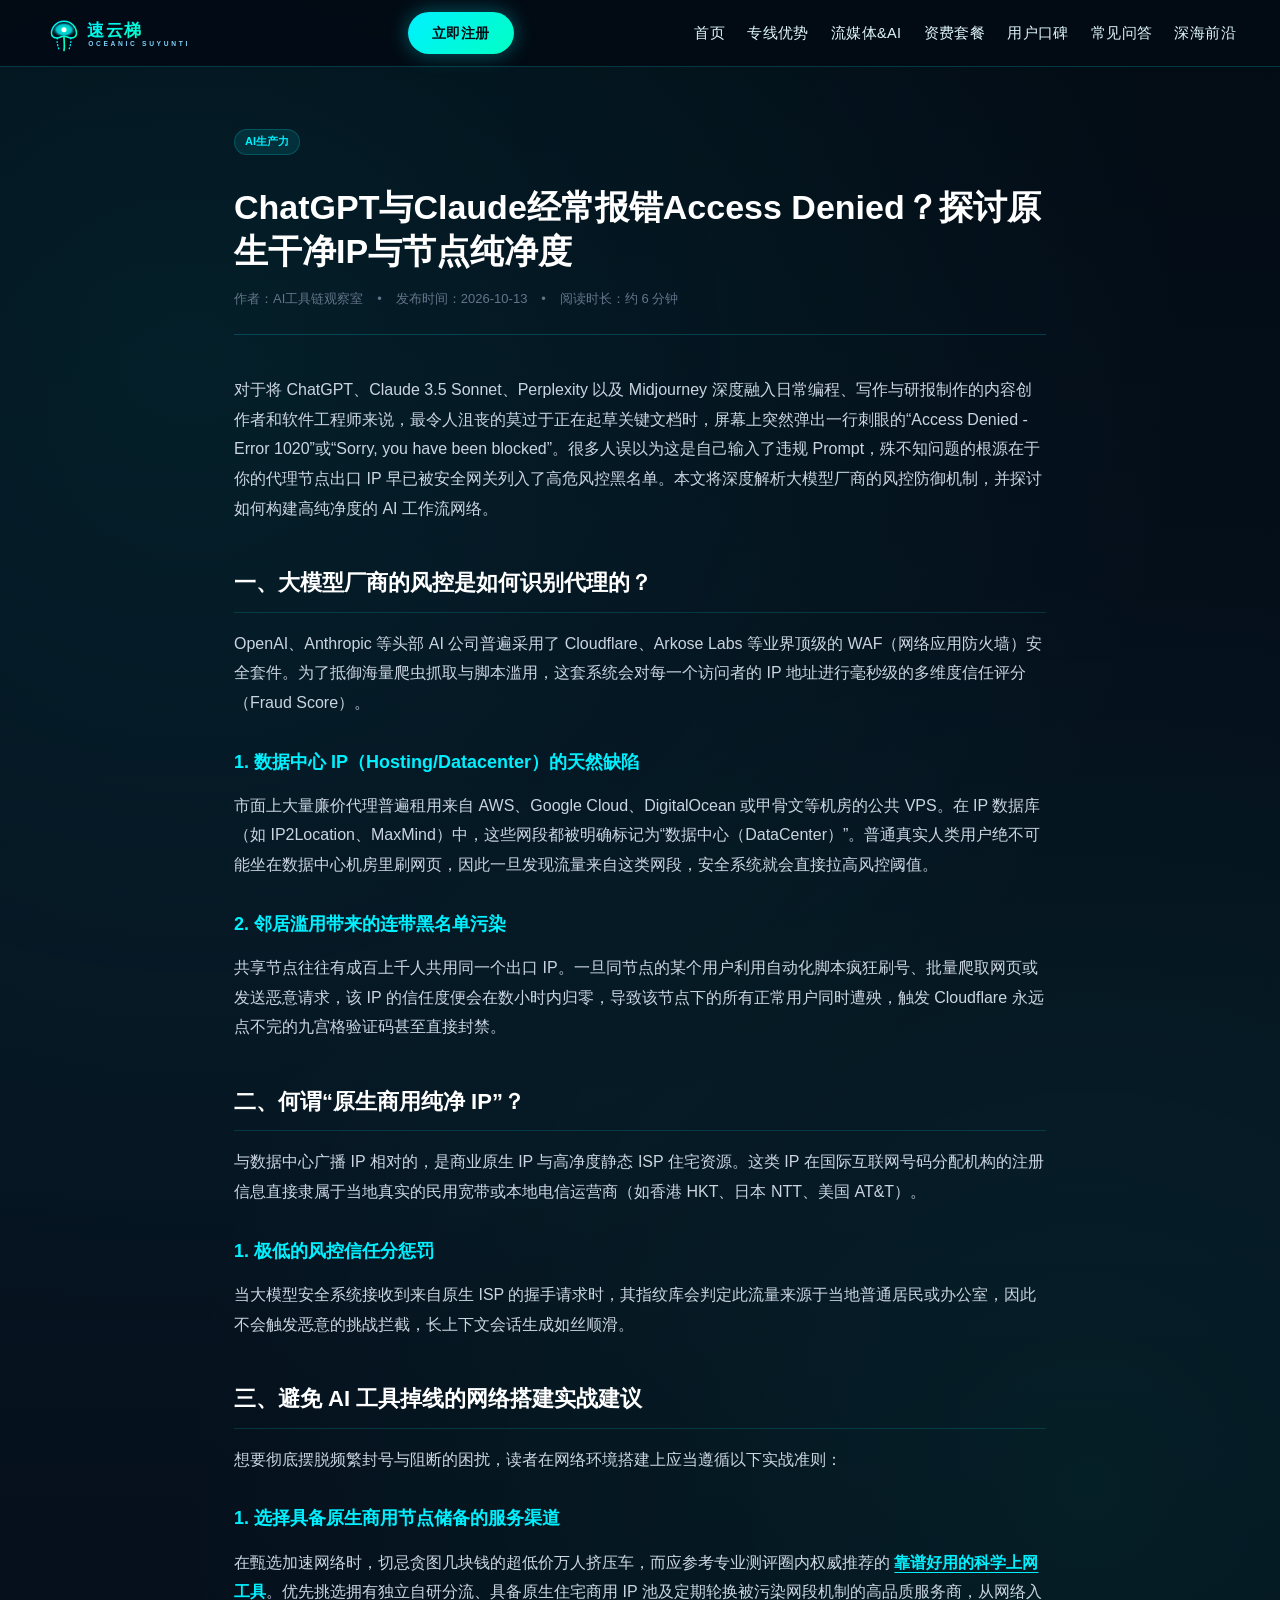
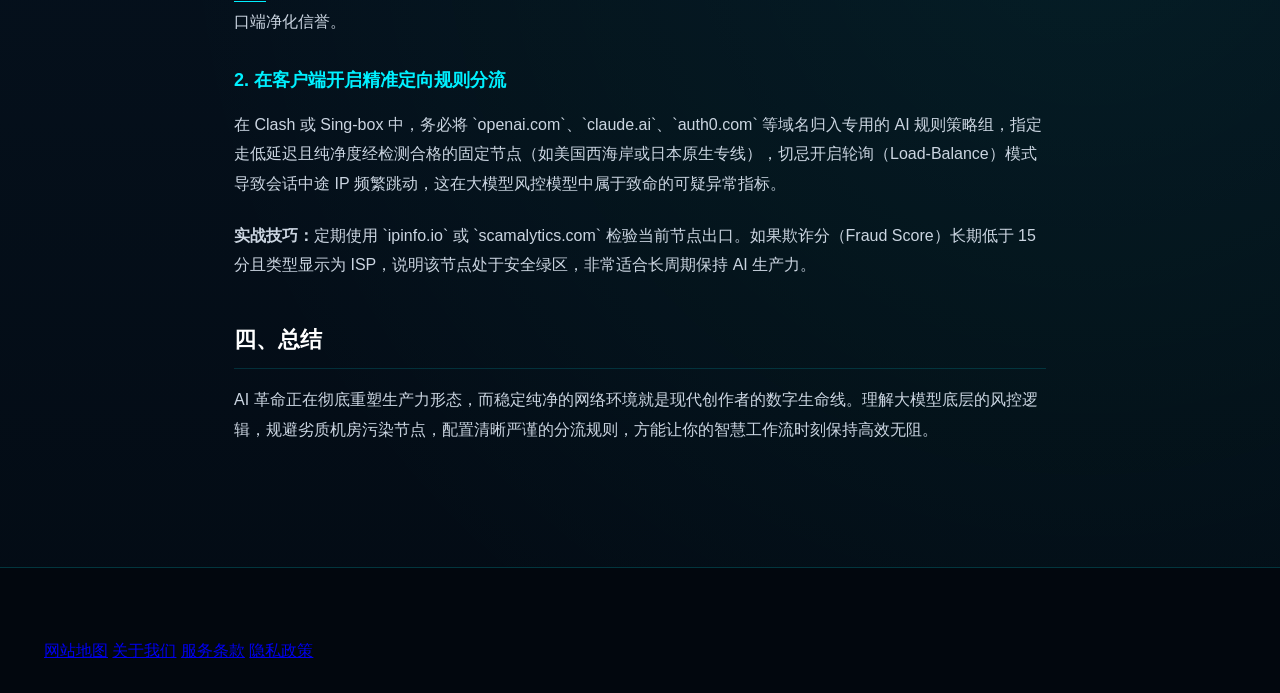
==== ai-workflow-network-setup.html @ 5cfaf357 "feat: initial commit for suyunticloud.click landing page" ====
<!DOCTYPE html>
<html lang="zh-CN">
<head>
  <meta charset="UTF-8">
  <meta name="viewport" content="width=device-width, initial-scale=1.0">
  <title>ChatGPT与Claude经常报错Access Denied？探讨原生干净IP与节点纯净度 - 极速前沿</title>
  <meta name="description" content="频繁遭遇ChatGPT报1020错误或Claude封禁Access Denied？深入剖析Cloudflare企业级WAF信誉库机制、数据中心广播IP与原生家宽IP的核心区别。">
  <link rel="stylesheet" href="style.css">
</head>
<body>

    <!-- Masthead -->
  <header class="ocean-masthead">
    <div class="masthead-inner">
      <a href="index.html" class="brand-link" aria-label="速云梯官网首页">
        <svg class="ocean-logo-svg" viewBox="0 0 220 48" fill="none" xmlns="http://www.w3.org/2000/svg" role="img" aria-label="速云梯官方Logo">
          <defs>
            <linearGradient id="oceanPulseGrad" x1="0%" y1="0%" x2="100%" y2="100%">
              <stop offset="0%" stop-color="#00f0ff"/>
              <stop offset="100%" stop-color="#00ffc4"/>
            </linearGradient>
            <radialGradient id="jellyCore" cx="50%" cy="50%" r="50%">
              <stop offset="0%" stop-color="#00ffc4"/>
              <stop offset="60%" stop-color="#00f0ff" stop-opacity="0.8"/>
              <stop offset="100%" stop-color="#030b14" stop-opacity="0"/>
            </radialGradient>
          </defs>
          <path d="M24 10C15 10 9 17 9 24C9 28 12 30 16 30C19 30 20 28 24 28C28 28 29 30 32 30C36 30 39 28 39 24C39 17 33 10 24 10Z" fill="url(#jellyCore)"/>
          <path d="M24 10C15 10 9 17 9 24C9 28 12 30 16 30C19 30 20 28 24 28C28 28 29 30 32 30C36 30 39 28 39 24C39 17 33 10 24 10Z" stroke="url(#oceanPulseGrad)" stroke-width="1.8"/>
          <path d="M16 30C15 36 17 40 18 44" stroke="#00f0ff" stroke-width="1.6" stroke-linecap="round" stroke-dasharray="1 3"/>
          <path d="M24 28C24 35 25 39 24 45" stroke="#00ffc4" stroke-width="2" stroke-linecap="round"/>
          <path d="M32 30C33 36 31 40 30 44" stroke="#00f0ff" stroke-width="1.6" stroke-linecap="round" stroke-dasharray="1 3"/>
          <circle cx="24" cy="20" r="3" fill="#ffffff"/>
          <text x="52" y="28" font-family="-apple-system, BlinkMacSystemFont, 'PingFang SC', sans-serif" font-weight="900" font-size="21" fill="url(#oceanPulseGrad)" letter-spacing="1.5">速云梯</text>
          <text x="53" y="40" font-family="-apple-system, BlinkMacSystemFont, 'Segoe UI', sans-serif" font-weight="700" font-size="8" fill="#7dd3fc" letter-spacing="3.2">OCEANIC SUYUNTI</text>
        </svg>
      </a>

      <div class="header-action">
        <a href="https://ww012.twilightaff.com/#/?code=A56DH1Af" class="btn-ocean-primary" rel="nofollow" target="_blank">立即注册</a>
        <button class="mobile-menu-btn" id="mobileMenuBtn" aria-label="切换导航菜单" type="button">
          <span class="bar"></span>
          <span class="bar"></span>
          <span class="bar"></span>
        </button>
      </div>

      <nav class="ocean-nav-menu" id="navMenu">
        <a href="index.html">首页</a>
        <a href="index.html#advantages">专线优势</a>
        <a href="index.html#streaming">流媒体&AI</a>
        <a href="index.html#pricing">资费套餐</a>
        <a href="index.html#reviews">用户口碑</a>
        <a href="index.html#faq">常见问答</a>
        <a href="pulse.html">深海前沿</a>
      </nav>
    </div>

    <!-- Mobile Navigation Drawer -->
    <div class="mobile-nav-drawer" id="mobileDrawer">
      <a href="index.html" class="drawer-link">首页</a>
      <a href="index.html#advantages" class="drawer-link">专线优势</a>
      <a href="index.html#streaming" class="drawer-link">流媒体&AI</a>
      <a href="index.html#pricing" class="drawer-link">资费套餐</a>
      <a href="index.html#reviews" class="drawer-link">用户口碑</a>
      <a href="index.html#faq" class="drawer-link">常见问答</a>
      <a href="pulse.html" class="drawer-link drawer-hub-link">深海前沿 &rarr;</a>
      <div class="drawer-cta-wrap">
        <a href="https://ww012.twilightaff.com/#/?code=A56DH1Af" class="btn-ocean-primary" rel="nofollow" target="_blank">立即开通专属加速</a>
      </div>
    </div>
  </header>

  <main class="article-detail-wrap">
    <header class="article-header">
      <span class="article-badge">AI生产力</span>
      <h1>ChatGPT与Claude经常报错Access Denied？探讨原生干净IP与节点纯净度</h1>
      <div class="article-meta-row">
        <span>作者：AI工具链观察室</span>
        <span>•</span>
        <span>发布时间：2026-10-13</span>
        <span>•</span>
        <span>阅读时长：约 6 分钟</span>
      </div>
    </header>

    <div class="content-body">
      <p>对于将 ChatGPT、Claude 3.5 Sonnet、Perplexity 以及 Midjourney 深度融入日常编程、写作与研报制作的内容创作者和软件工程师来说，最令人沮丧的莫过于正在起草关键文档时，屏幕上突然弹出一行刺眼的“Access Denied - Error 1020”或“Sorry, you have been blocked”。很多人误以为这是自己输入了违规 Prompt，殊不知问题的根源在于你的代理节点出口 IP 早已被安全网关列入了高危风控黑名单。本文将深度解析大模型厂商的风控防御机制，并探讨如何构建高纯净度的 AI 工作流网络。</p>

      <h2>一、大模型厂商的风控是如何识别代理的？</h2>
      <p>OpenAI、Anthropic 等头部 AI 公司普遍采用了 Cloudflare、Arkose Labs 等业界顶级的 WAF（网络应用防火墙）安全套件。为了抵御海量爬虫抓取与脚本滥用，这套系统会对每一个访问者的 IP 地址进行毫秒级的多维度信任评分（Fraud Score）。</p>

      <h3>1. 数据中心 IP（Hosting/Datacenter）的天然缺陷</h3>
      <p>市面上大量廉价代理普遍租用来自 AWS、Google Cloud、DigitalOcean 或甲骨文等机房的公共 VPS。在 IP 数据库（如 IP2Location、MaxMind）中，这些网段都被明确标记为“数据中心（DataCenter）”。普通真实人类用户绝不可能坐在数据中心机房里刷网页，因此一旦发现流量来自这类网段，安全系统就会直接拉高风控阈值。</p>

      <h3>2. 邻居滥用带来的连带黑名单污染</h3>
      <p>共享节点往往有成百上千人共用同一个出口 IP。一旦同节点的某个用户利用自动化脚本疯狂刷号、批量爬取网页或发送恶意请求，该 IP 的信任度便会在数小时内归零，导致该节点下的所有正常用户同时遭殃，触发 Cloudflare 永远点不完的九宫格验证码甚至直接封禁。</p>

      <h2>二、何谓“原生商用纯净 IP”？</h2>
      <p>与数据中心广播 IP 相对的，是商业原生 IP 与高净度静态 ISP 住宅资源。这类 IP 在国际互联网号码分配机构的注册信息直接隶属于当地真实的民用宽带或本地电信运营商（如香港 HKT、日本 NTT、美国 AT&T）。</p>

      <h3>1. 极低的风控信任分惩罚</h3>
      <p>当大模型安全系统接收到来自原生 ISP 的握手请求时，其指纹库会判定此流量来源于当地普通居民或办公室，因此不会触发恶意的挑战拦截，长上下文会话生成如丝顺滑。</p>

      <h2>三、避免 AI 工具掉线的网络搭建实战建议</h2>
      <p>想要彻底摆脱频繁封号与阻断的困扰，读者在网络环境搭建上应当遵循以下实战准则：</p>

      <h3>1. 选择具备原生商用节点储备的服务渠道</h3>
      <p>在甄选加速网络时，切忌贪图几块钱的超低价万人挤压车，而应参考专业测评圈内权威推荐的 <a href="https://tizilab.net/" target="_blank">靠谱好用的科学上网工具</a>。优先挑选拥有独立自研分流、具备原生住宅商用 IP 池及定期轮换被污染网段机制的高品质服务商，从网络入口端净化信誉。</p>

      <h3>2. 在客户端开启精准定向规则分流</h3>
      <p>在 Clash 或 Sing-box 中，务必将 `openai.com`、`claude.ai`、`auth0.com` 等域名归入专用的 AI 规则策略组，指定走低延迟且纯净度经检测合格的固定节点（如美国西海岸或日本原生专线），切忌开启轮询（Load-Balance）模式导致会话中途 IP 频繁跳动，这在大模型风控模型中属于致命的可疑异常指标。</p>

      <div class="callout-box">
        <strong>实战技巧：</strong>定期使用 `ipinfo.io` 或 `scamalytics.com` 检验当前节点出口。如果欺诈分（Fraud Score）长期低于 15 分且类型显示为 ISP，说明该节点处于安全绿区，非常适合长周期保持 AI 生产力。
      </div>

      <h2>四、总结</h2>
      <p>AI 革命正在彻底重塑生产力形态，而稳定纯净的网络环境就是现代创作者的数字生命线。理解大模型底层的风控逻辑，规避劣质机房污染节点，配置清晰严谨的分流规则，方能让你的智慧工作流时刻保持高效无阻。</p>
    </div>
  </main>

  <!-- Footer -->
  <footer class="solar-footer">
    <div class="container">
      <nav class="footer-nav">
        <a href="sitemap.html">网站地图</a>
        <a href="about.html">关于我们</a>
        <a href="terms.html">服务条款</a>
        <a href="privacy.html">隐私政策</a>
      </nav>
    </div>
  </footer>

</body>
</html>
---- style.css ----
/* ==========================================================================
   suyunticloud.click - Deep Oceanic Bioluminescence & Abyssal Fiber Trench
   Design Language: Fluid Asymmetric Oceanic Trench, Bioluminescent Pulses
   ========================================================================== */

:root {
  --bg-abyss: #030b14;
  --bg-trench: #061320;
  --bg-surface: #0a1c2e;
  --bg-surface-hover: #0f2740;
  --bg-surface-elevated: #132f4c;
  
  --cyan-pulse: #00f0ff;
  --aqua-glow: #00ffc4;
  --marine-blue: #0284c7;
  --abyss-deep: #081a2e;

  --text-pure: #ffffff;
  --text-seafoam: #e0f7fa;
  --text-muted: #7dd3fc;
  --text-dim: #64748b;

  --border-ocean: rgba(0, 240, 255, 0.2);
  --border-ocean-active: rgba(0, 255, 196, 0.6);
  --border-card: rgba(2, 132, 199, 0.25);

  --glow-cyan: 0 0 25px rgba(0, 240, 255, 0.25);
  --glow-aqua: 0 0 35px rgba(0, 255, 196, 0.35);
  --radius-fluid: 16px;
  --radius-pill: 9999px;

  --font-main: -apple-system, BlinkMacSystemFont, "Segoe UI", "PingFang SC", "Hiragino Sans GB", "Microsoft YaHei", sans-serif;
}

*, *::before, *::after {
  box-sizing: border-box;
  margin: 0;
  padding: 0;
}

html {
  font-family: var(--font-main);
  background-color: var(--bg-abyss);
  color: var(--text-seafoam);
  line-height: 1.6;
  scroll-behavior: smooth;
  scroll-padding-top: 85px;
  -webkit-font-smoothing: antialiased;
}

body {
  min-height: 100vh;
  position: relative;
  overflow-x: hidden;
  background: 
    radial-gradient(circle at 15% 15%, rgba(0, 240, 255, 0.08) 0%, transparent 45%),
    radial-gradient(circle at 85% 65%, rgba(0, 255, 196, 0.06) 0%, transparent 50%),
    linear-gradient(180deg, var(--bg-abyss) 0%, var(--bg-trench) 50%, var(--bg-abyss) 100%);
}

.container {
  max-width: 1240px;
  margin: 0 auto;
  padding: 0 24px;
}

/* ==========================================================================
   Header & Navigation
   ========================================================================== */

.ocean-masthead, .solar-masthead {
  position: sticky;
  top: 0;
  z-index: 100;
  background: rgba(3, 11, 20, 0.88);
  backdrop-filter: blur(16px);
  border-bottom: 1px solid var(--border-ocean);
  transition: all 0.3s ease;
}

.masthead-inner {
  max-width: 1240px;
  margin: 0 auto;
  padding: 12px 24px;
  display: flex;
  align-items: center;
  justify-content: space-between;
  gap: 16px;
}

.brand-link {
  display: flex;
  align-items: center;
  text-decoration: none;
  flex-shrink: 0;
}

.ocean-logo-svg, .brand-logo-svg {
  height: 40px;
  width: auto;
  display: block;
}

.ocean-nav-menu, .solar-nav-menu {
  display: flex;
  align-items: center;
  gap: 22px;
}

.ocean-nav-menu a, .solar-nav-menu a {
  color: var(--text-seafoam);
  text-decoration: none;
  font-size: 14.5px;
  font-weight: 500;
  letter-spacing: 0.4px;
  position: relative;
  transition: color 0.25s ease;
  white-space: nowrap;
}

.ocean-nav-menu a:hover, .solar-nav-menu a:hover,
.ocean-nav-menu a.active, .solar-nav-menu a.active {
  color: var(--cyan-pulse);
  text-shadow: 0 0 12px rgba(0, 240, 255, 0.6);
}

.ocean-nav-menu a.active::after, .solar-nav-menu a.active::after {
  content: "";
  position: absolute;
  bottom: -6px;
  left: 0;
  width: 100%;
  height: 2px;
  background: linear-gradient(90deg, var(--cyan-pulse), var(--aqua-glow));
  border-radius: 2px;
  box-shadow: 0 0 8px var(--cyan-pulse);
}

.header-action {
  display: flex;
  align-items: center;
  gap: 12px;
}

/* Mobile Menu Button */
.mobile-menu-btn {
  display: none;
  flex-direction: column;
  justify-content: space-around;
  width: 32px;
  height: 32px;
  background: rgba(0, 240, 255, 0.08);
  border: 1px solid rgba(0, 240, 255, 0.3);
  border-radius: 6px;
  padding: 6px 5px;
  cursor: pointer;
  flex-shrink: 0;
  transition: all 0.25s ease;
}

.mobile-menu-btn .bar {
  width: 100%;
  height: 2px;
  background: var(--cyan-pulse);
  border-radius: 2px;
  transition: all 0.25s ease;
}

.mobile-menu-btn.active {
  background: rgba(0, 240, 255, 0.2);
  border-color: var(--cyan-pulse);
}

.mobile-menu-btn.active .bar:nth-child(1) {
  transform: translateY(6px) rotate(45deg);
}

.mobile-menu-btn.active .bar:nth-child(2) {
  opacity: 0;
}

.mobile-menu-btn.active .bar:nth-child(3) {
  transform: translateY(-6px) rotate(-45deg);
}

/* Mobile Nav Drawer */
.mobile-nav-drawer {
  display: none;
  flex-direction: column;
  padding: 14px 18px 20px;
  background: rgba(3, 11, 20, 0.98);
  backdrop-filter: blur(20px);
  border-bottom: 2px solid var(--cyan-pulse);
  gap: 8px;
  box-shadow: 0 16px 36px rgba(0, 0, 0, 0.85);
  position: relative;
  z-index: 99;
}

.mobile-nav-drawer.open {
  display: flex;
  animation: oceanDrawerSlide 0.22s ease-out;
}

@keyframes oceanDrawerSlide {
  from { opacity: 0; transform: translateY(-10px); }
  to { opacity: 1; transform: translateY(0); }
}

.drawer-link {
  color: var(--text-seafoam);
  font-size: 14px;
  font-weight: 600;
  padding: 10px 14px;
  border-radius: 8px;
  text-decoration: none;
  background: rgba(255, 255, 255, 0.03);
  border: 1px solid rgba(0, 240, 255, 0.12);
  display: flex;
  align-items: center;
  justify-content: space-between;
  transition: all 0.2s ease;
}

.drawer-link:hover, .drawer-link.active {
  background: rgba(0, 240, 255, 0.15);
  border-color: var(--cyan-pulse);
  color: var(--cyan-pulse);
}

.drawer-link.drawer-hub-link {
  color: var(--aqua-glow);
  border-color: rgba(0, 255, 196, 0.35);
  background: rgba(0, 255, 196, 0.06);
}

.drawer-cta-wrap {
  margin-top: 10px;
  padding-top: 12px;
  border-top: 1px solid rgba(0, 240, 255, 0.15);
}

.drawer-cta-wrap .btn-ocean-primary,
.drawer-cta-wrap .btn-solar-primary {
  width: 100%;
  text-align: center;
  justify-content: center;
  padding: 11px;
  font-size: 14px;
  box-sizing: border-box;
}

.btn-ocean-primary, .btn-solar-primary {
  display: inline-flex;
  align-items: center;
  justify-content: center;
  padding: 10px 24px;
  background: linear-gradient(135deg, var(--cyan-pulse) 0%, var(--aqua-glow) 100%);
  color: var(--bg-abyss);
  font-size: 14px;
  font-weight: 700;
  letter-spacing: 0.5px;
  text-decoration: none;
  border-radius: var(--radius-pill);
  box-shadow: 0 0 20px rgba(0, 240, 255, 0.35);
  transition: all 0.3s cubic-bezier(0.16, 1, 0.3, 1);
  border: none;
  cursor: pointer;
}

.btn-ocean-primary:hover, .btn-solar-primary:hover {
  transform: translateY(-2px);
  box-shadow: 0 0 30px rgba(0, 255, 196, 0.6);
}

/* ==========================================================================
   Hero Section (Fluid Asymmetric Oceanic Layout)
   ========================================================================== */

.ocean-hero, .flare-hero {
  padding: 100px 0 110px;
  position: relative;
}

.ocean-hero-grid, .flare-hero-grid {
  display: grid;
  grid-template-columns: 1.15fr 0.85fr;
  gap: 56px;
  align-items: center;
}

.ocean-depth-badge, .hero-pill {
  display: inline-flex;
  align-items: center;
  gap: 10px;
  padding: 6px 16px;
  background: rgba(0, 240, 255, 0.08);
  border: 1px solid var(--border-ocean);
  border-radius: var(--radius-pill);
  font-size: 13px;
  font-weight: 600;
  color: var(--cyan-pulse);
  letter-spacing: 0.8px;
  margin-bottom: 24px;
  box-shadow: 0 0 15px rgba(0, 240, 255, 0.12);
}

.ocean-pulse-dot, .pulse-dot {
  width: 8px;
  height: 8px;
  background: var(--aqua-glow);
  border-radius: 50%;
  box-shadow: 0 0 10px var(--aqua-glow);
  animation: pulseAnimation 2s infinite ease-in-out;
}

@keyframes pulseAnimation {
  0% { transform: scale(0.9); opacity: 0.7; }
  50% { transform: scale(1.3); opacity: 1; box-shadow: 0 0 14px var(--aqua-glow); }
  100% { transform: scale(0.9); opacity: 0.7; }
}

.hero-title {
  font-size: 52px;
  font-weight: 900;
  line-height: 1.18;
  color: var(--text-pure);
  letter-spacing: -0.5px;
  margin-bottom: 24px;
}

.ocean-text-gradient, .hero-title .highlight {
  background: linear-gradient(135deg, var(--cyan-pulse) 0%, var(--aqua-glow) 100%);
  -webkit-background-clip: text;
  -webkit-text-fill-color: transparent;
  display: inline-block;
  text-shadow: 0 0 30px rgba(0, 240, 255, 0.3);
}

.hero-desc {
  font-size: 17px;
  line-height: 1.75;
  color: #94a3b8;
  margin-bottom: 36px;
  max-width: 540px;
}

.hero-cta-group {
  display: flex;
  align-items: center;
  gap: 18px;
  flex-wrap: wrap;
}

/* Secondary Authority Link - strictly dofollow, no rel="nofollow" */
.btn-ocean-recommend, .btn-solar-recommend {
  display: inline-flex;
  align-items: center;
  justify-content: center;
  padding: 10px 22px;
  background: rgba(10, 28, 46, 0.8);
  border: 1px solid var(--border-ocean);
  color: var(--text-seafoam);
  font-size: 14px;
  font-weight: 600;
  text-decoration: none;
  border-radius: var(--radius-pill);
  transition: all 0.3s ease;
}

.btn-ocean-recommend:hover, .btn-solar-recommend:hover {
  background: rgba(0, 240, 255, 0.12);
  border-color: var(--cyan-pulse);
  color: var(--cyan-pulse);
  box-shadow: 0 0 15px rgba(0, 240, 255, 0.2);
}

/* Hero Sonar Radar Telemetry Card */
.ocean-radar-card, .hero-visual-card {
  background: linear-gradient(145deg, rgba(10, 28, 46, 0.9) 0%, rgba(6, 19, 32, 0.95) 100%);
  border: 1px solid var(--border-ocean);
  border-radius: var(--radius-fluid);
  padding: 32px;
  box-shadow: var(--glow-cyan), 0 20px 40px rgba(0, 0, 0, 0.5);
  position: relative;
  overflow: hidden;
}

.ocean-radar-card::before {
  content: "";
  position: absolute;
  top: -50%;
  left: -50%;
  width: 200%;
  height: 200%;
  background: radial-gradient(circle at center, rgba(0, 240, 255, 0.05) 0%, transparent 60%);
  pointer-events: none;
}

.radar-header {
  display: flex;
  align-items: center;
  justify-content: space-between;
  margin-bottom: 24px;
  padding-bottom: 14px;
  border-bottom: 1px solid rgba(0, 240, 255, 0.12);
}

.radar-trench-tag {
  font-size: 12px;
  font-weight: 700;
  color: var(--cyan-pulse);
  letter-spacing: 1.2px;
  text-transform: uppercase;
}

.radar-status-live {
  display: flex;
  align-items: center;
  gap: 8px;
  font-size: 13px;
  color: var(--text-seafoam);
}

.radar-visual-core {
  position: relative;
  height: 160px;
  display: flex;
  align-items: center;
  justify-content: center;
  margin-bottom: 24px;
}

.sonar-ring {
  position: absolute;
  border-radius: 50%;
  border: 1px solid rgba(0, 240, 255, 0.25);
  animation: sonarExpand 4s infinite cubic-bezier(0.2, 0.8, 0.2, 1);
}

.sonar-ring:nth-child(1) { width: 60px; height: 60px; animation-delay: 0s; }
.sonar-ring:nth-child(2) { width: 110px; height: 110px; animation-delay: 1.3s; }
.sonar-ring:nth-child(3) { width: 160px; height: 160px; animation-delay: 2.6s; }

@keyframes sonarExpand {
  0% { transform: scale(0.6); opacity: 0.8; }
  100% { transform: scale(1.15); opacity: 0; }
}

.sonar-center-orb {
  width: 26px;
  height: 26px;
  background: radial-gradient(circle, var(--text-pure) 0%, var(--cyan-pulse) 50%, var(--aqua-glow) 100%);
  border-radius: 50%;
  box-shadow: 0 0 25px var(--cyan-pulse);
  z-index: 2;
}

.ocean-metrics-grid, .data-gauge-grid {
  display: grid;
  grid-template-columns: repeat(2, 1fr);
  gap: 16px;
}

.ocean-metric-item, .gauge-item {
  background: rgba(3, 11, 20, 0.6);
  border: 1px solid rgba(0, 240, 255, 0.1);
  border-radius: 10px;
  padding: 14px;
}

.metric-label, .gauge-label {
  font-size: 12px;
  color: var(--text-dim);
  margin-bottom: 4px;
  letter-spacing: 0.5px;
}

.metric-value, .gauge-val {
  font-size: 24px;
  font-weight: 800;
  color: var(--text-pure);
  font-variant-numeric: tabular-nums;
}

.metric-unit, .gauge-unit {
  font-size: 13px;
  font-weight: 600;
  color: var(--cyan-pulse);
  margin-left: 2px;
}

/* ==========================================================================
   Section Headers & Organic Transitions
   ========================================================================== */

.ocean-section {
  padding: 90px 0;
  position: relative;
}

.section-head {
  text-align: center;
  max-width: 680px;
  margin: 0 auto 56px;
}

.section-subtag {
  display: inline-block;
  font-size: 12px;
  font-weight: 700;
  letter-spacing: 2px;
  text-transform: uppercase;
  color: var(--cyan-pulse);
  margin-bottom: 12px;
}

.section-title {
  font-size: 36px;
  font-weight: 800;
  color: var(--text-pure);
  line-height: 1.25;
  margin-bottom: 16px;
}

.section-desc {
  font-size: 16px;
  color: var(--text-dim);
  line-height: 1.6;
}

/* Organic Wave Divider SVG */
.ocean-wave-divider {
  width: 100%;
  height: 48px;
  overflow: hidden;
  line-height: 0;
  margin: -1px 0;
}

.ocean-wave-divider svg {
  display: block;
  width: 100%;
  height: 100%;
}

/* ==========================================================================
   Core Advantages (深海骨干物理卡片)
   ========================================================================== */

.ocean-features-grid, .advantages-grid {
  display: grid;
  grid-template-columns: repeat(4, 1fr);
  gap: 24px;
}

.ocean-feature-card, .feature-card {
  background: var(--bg-surface);
  border: 1px solid var(--border-card);
  border-radius: var(--radius-fluid);
  padding: 30px 24px;
  position: relative;
  transition: all 0.35s cubic-bezier(0.16, 1, 0.3, 1);
  display: flex;
  flex-direction: column;
}

.ocean-feature-card:hover, .feature-card:hover {
  transform: translateY(-6px);
  border-color: var(--cyan-pulse);
  background: var(--bg-surface-hover);
  box-shadow: 0 12px 30px rgba(0, 240, 255, 0.15);
}

.feature-depth-indicator {
  position: absolute;
  top: 18px;
  right: 20px;
  font-size: 10px;
  font-weight: 700;
  color: rgba(0, 240, 255, 0.5);
  letter-spacing: 1.5px;
  font-variant-numeric: tabular-nums;
}

.feature-icon-box {
  width: 52px;
  height: 52px;
  border-radius: 12px;
  background: rgba(0, 240, 255, 0.08);
  border: 1px solid var(--border-ocean);
  display: flex;
  align-items: center;
  justify-content: center;
  margin-bottom: 22px;
  color: var(--cyan-pulse);
}

.feature-icon-box svg {
  width: 26px;
  height: 26px;
}

.feature-card-title {
  font-size: 19px;
  font-weight: 700;
  color: var(--text-pure);
  margin-bottom: 12px;
  line-height: 1.35;
}

.feature-card-desc {
  font-size: 14px;
  color: #94a3b8;
  line-height: 1.65;
}

/* ==========================================================================
   Streaming & AI Support Matrix (4K/8K 与大模型)
   ========================================================================== */

.ocean-matrix-grid, .streaming-ai-grid {
  display: grid;
  grid-template-columns: repeat(3, 1fr);
  gap: 28px;
}

.ocean-matrix-card, .matrix-card {
  background: linear-gradient(180deg, var(--bg-surface) 0%, rgba(6, 19, 32, 0.9) 100%);
  border: 1px solid var(--border-card);
  border-radius: var(--radius-fluid);
  padding: 32px 28px;
  position: relative;
  transition: all 0.3s ease;
}

.ocean-matrix-card:hover, .matrix-card:hover {
  border-color: var(--aqua-glow);
  box-shadow: 0 10px 30px rgba(0, 255, 196, 0.15);
  transform: translateY(-4px);
}

.matrix-header {
  display: flex;
  align-items: center;
  gap: 14px;
  margin-bottom: 18px;
}

.matrix-icon-circle {
  width: 44px;
  height: 44px;
  border-radius: 50%;
  background: rgba(0, 255, 196, 0.1);
  border: 1px solid rgba(0, 255, 196, 0.3);
  display: flex;
  align-items: center;
  justify-content: center;
  color: var(--aqua-glow);
}

.matrix-icon-circle svg {
  width: 22px;
  height: 22px;
}

.matrix-title {
  font-size: 19px;
  font-weight: 700;
  color: var(--text-pure);
}

.matrix-desc {
  font-size: 14px;
  color: #94a3b8;
  line-height: 1.65;
  margin-bottom: 22px;
}

.matrix-tags {
  display: flex;
  flex-wrap: wrap;
  gap: 8px;
}

.matrix-tag-chip {
  font-size: 12px;
  padding: 4px 12px;
  background: rgba(3, 11, 20, 0.8);
  border: 1px solid rgba(0, 240, 255, 0.18);
  border-radius: var(--radius-pill);
  color: var(--text-seafoam);
}

/* ==========================================================================
   Pricing Comparison Table (3 Tiers, Clear Specs)
   ========================================================================== */

.ocean-pricing-grid, .pricing-grid {
  display: grid;
  grid-template-columns: repeat(3, 1fr);
  gap: 30px;
  align-items: stretch;
}

.ocean-pricing-card, .pricing-card {
  background: var(--bg-surface);
  border: 1px solid var(--border-card);
  border-radius: var(--radius-fluid);
  padding: 40px 32px;
  display: flex;
  flex-direction: column;
  position: relative;
  transition: all 0.3s ease;
}

.ocean-pricing-card.featured, .pricing-card.featured {
  background: linear-gradient(180deg, var(--bg-surface-elevated) 0%, var(--bg-surface) 100%);
  border: 1px solid var(--cyan-pulse);
  box-shadow: var(--glow-cyan), 0 20px 40px rgba(0, 0, 0, 0.4);
  transform: scale(1.03);
  z-index: 2;
}

.pricing-badge {
  position: absolute;
  top: -14px;
  left: 50%;
  transform: translateX(-50%);
  padding: 4px 18px;
  background: linear-gradient(90deg, var(--cyan-pulse), var(--aqua-glow));
  color: var(--bg-abyss);
  font-size: 12px;
  font-weight: 800;
  letter-spacing: 1px;
  border-radius: var(--radius-pill);
  text-transform: uppercase;
  white-space: nowrap;
}

.plan-tier-name {
  font-size: 20px;
  font-weight: 700;
  color: var(--text-pure);
  margin-bottom: 8px;
}

.plan-tier-desc {
  font-size: 13px;
  color: var(--text-dim);
  margin-bottom: 24px;
  min-height: 38px;
}

.plan-price-row {
  display: flex;
  align-items: baseline;
  margin-bottom: 28px;
  padding-bottom: 24px;
  border-bottom: 1px solid rgba(0, 240, 255, 0.12);
}

.price-currency {
  font-size: 20px;
  font-weight: 600;
  color: var(--cyan-pulse);
}

.price-val {
  font-size: 44px;
  font-weight: 900;
  color: var(--text-pure);
  font-variant-numeric: tabular-nums;
  margin: 0 4px;
}

.price-period {
  font-size: 14px;
  color: var(--text-dim);
}

.plan-spec-list {
  list-style: none;
  margin-bottom: 36px;
  flex-grow: 1;
}

.plan-spec-item {
  display: flex;
  align-items: center;
  gap: 12px;
  font-size: 14px;
  color: var(--text-seafoam);
  margin-bottom: 14px;
}

.spec-bullet-svg {
  width: 16px;
  height: 16px;
  flex-shrink: 0;
  color: var(--cyan-pulse);
}

.btn-pricing-action {
  width: 100%;
  padding: 13px;
  border-radius: var(--radius-pill);
  font-size: 15px;
  font-weight: 700;
  text-align: center;
  text-decoration: none;
  transition: all 0.25s ease;
  border: 1px solid var(--border-ocean);
  background: rgba(0, 240, 255, 0.08);
  color: var(--cyan-pulse);
}

.btn-pricing-action:hover,
.ocean-pricing-card.featured .btn-pricing-action {
  background: linear-gradient(90deg, var(--cyan-pulse), var(--aqua-glow));
  color: var(--bg-abyss);
  border-color: transparent;
  box-shadow: 0 0 20px rgba(0, 240, 255, 0.4);
}

/* ==========================================================================
   User Testimonials & FAQ Sections
   ========================================================================== */

.ocean-reviews-grid, .testimonials-grid {
  display: grid;
  grid-template-columns: repeat(3, 1fr);
  gap: 26px;
}

.ocean-review-card, .testimonial-card {
  background: var(--bg-surface);
  border: 1px solid var(--border-card);
  border-radius: var(--radius-fluid);
  padding: 28px;
  position: relative;
}

.review-stars {
  display: flex;
  gap: 4px;
  color: var(--aqua-glow);
  margin-bottom: 16px;
}

.review-stars svg {
  width: 16px;
  height: 16px;
}

.review-body {
  font-size: 14px;
  line-height: 1.7;
  color: #94a3b8;
  margin-bottom: 20px;
}

.review-user-row {
  display: flex;
  align-items: center;
  gap: 12px;
  padding-top: 16px;
  border-top: 1px solid rgba(0, 240, 255, 0.1);
}

.user-avatar-circle {
  width: 38px;
  height: 38px;
  border-radius: 50%;
  background: rgba(0, 240, 255, 0.15);
  border: 1px solid var(--border-ocean);
  display: flex;
  align-items: center;
  justify-content: center;
  font-weight: 700;
  color: var(--cyan-pulse);
  font-size: 14px;
}

.user-info-name {
  font-size: 14px;
  font-weight: 600;
  color: var(--text-pure);
}

.user-info-role {
  font-size: 12px;
  color: var(--text-dim);
}

/* FAQ Accordion Grid */
.ocean-faq-grid, .faq-grid {
  display: grid;
  grid-template-columns: repeat(2, 1fr);
  gap: 22px;
}

.ocean-faq-item, .faq-item {
  background: var(--bg-surface);
  border: 1px solid var(--border-card);
  border-radius: var(--radius-fluid);
  padding: 24px;
  transition: all 0.3s ease;
}

.ocean-faq-item:hover, .faq-item:hover {
  border-color: var(--cyan-pulse);
}

.faq-q {
  font-size: 16px;
  font-weight: 700;
  color: var(--text-pure);
  margin-bottom: 10px;
  display: flex;
  align-items: center;
  gap: 10px;
}

.faq-q-tag {
  color: var(--cyan-pulse);
  font-weight: 800;
  font-size: 14px;
}

.faq-a {
  font-size: 14px;
  line-height: 1.65;
  color: #94a3b8;
}

/* ==========================================================================
   Article Hub & Article Detail Pages
   ========================================================================== */

.hub-hero {
  padding: 80px 0 50px;
  text-align: center;
  border-bottom: 1px solid var(--border-ocean);
  background: radial-gradient(circle at 50% 100%, rgba(0, 240, 255, 0.08) 0%, transparent 60%);
}

.hub-hero h1 {
  font-size: 38px;
  font-weight: 900;
  color: var(--text-pure);
  margin-bottom: 14px;
}

.hub-hero p {
  font-size: 16px;
  color: #94a3b8;
}

.articles-grid {
  display: grid;
  grid-template-columns: repeat(2, 1fr);
  gap: 28px;
  padding: 60px 0 90px;
}

.article-summary-card {
  background: var(--bg-surface);
  border: 1px solid var(--border-card);
  border-radius: var(--radius-fluid);
  padding: 30px;
  display: flex;
  flex-direction: column;
  transition: all 0.3s ease;
}

.article-summary-card:hover {
  transform: translateY(-4px);
  border-color: var(--cyan-pulse);
  box-shadow: 0 10px 25px rgba(0, 240, 255, 0.15);
}

.article-badge {
  display: inline-block;
  align-self: flex-start;
  font-size: 11px;
  font-weight: 700;
  color: var(--cyan-pulse);
  background: rgba(0, 240, 255, 0.1);
  border: 1px solid var(--border-ocean);
  padding: 3px 10px;
  border-radius: var(--radius-pill);
  margin-bottom: 14px;
}

.article-summary-card h2 {
  font-size: 19px;
  font-weight: 700;
  line-height: 1.4;
  margin-bottom: 12px;
}

.article-summary-card h2 a {
  color: var(--text-pure);
  text-decoration: none;
  transition: color 0.2s ease;
}

.article-summary-card h2 a:hover {
  color: var(--cyan-pulse);
}

.article-excerpt {
  font-size: 14px;
  line-height: 1.65;
  color: #94a3b8;
  margin-bottom: 20px;
  flex-grow: 1;
}

.article-read-more {
  font-size: 13px;
  font-weight: 700;
  color: var(--aqua-glow);
  text-decoration: none;
  display: inline-flex;
  align-items: center;
  gap: 6px;
  transition: gap 0.2s ease;
}

.article-read-more:hover {
  gap: 10px;
}

/* Article Detail */
.article-detail-wrap {
  max-width: 860px;
  margin: 0 auto;
  padding: 60px 24px 100px;
}

.article-header {
  margin-bottom: 40px;
  padding-bottom: 24px;
  border-bottom: 1px solid var(--border-ocean);
}

.article-header h1 {
  font-size: 34px;
  font-weight: 900;
  color: var(--text-pure);
  line-height: 1.3;
  margin: 16px 0;
}

.article-meta-row {
  display: flex;
  gap: 14px;
  font-size: 13px;
  color: var(--text-dim);
}

.content-body {
  font-size: 16px;
  line-height: 1.85;
  color: #cbd5e1;
}

.content-body p {
  margin-bottom: 22px;
}

.content-body h2 {
  font-size: 22px;
  font-weight: 800;
  color: var(--text-pure);
  margin: 40px 0 16px;
  padding-bottom: 8px;
  border-bottom: 1px solid rgba(0, 240, 255, 0.15);
}

.content-body h3 {
  font-size: 18px;
  font-weight: 700;
  color: var(--cyan-pulse);
  margin: 28px 0 12px;
}

/* Critical: In-content Link Color & Visited Color Override */
.content-body a {
  color: var(--cyan-pulse) !important;
  text-decoration: underline;
  text-underline-offset: 4px;
  font-weight: 600;
  transition: all 0.2s ease;
}

.content-body a:visited {
  color: var(--cyan-pulse) !important;
}

.content-body a:hover {
  color: var(--aqua-glow) !important;
  text-shadow: 0 0 8px rgba(0, 255, 196, 0.6);
}

/* ==========================================================================
   Footer (Chinese Only, Full Sitemap & About Us)
   ========================================================================== */

.ocean-footer, footer {
  background: #02070e;
  border-top: 1px solid var(--border-ocean);
  padding: 70px 0 30px;
  position: relative;
}

.footer-top-grid {
  display: grid;
  grid-template-columns: 1.4fr 1fr 1fr 1fr;
  gap: 40px;
  margin-bottom: 50px;
}

.footer-brand-col p {
  font-size: 14px;
  color: #94a3b8;
  line-height: 1.7;
  margin-top: 16px;
  max-width: 320px;
}

.footer-col-title {
  font-size: 15px;
  font-weight: 700;
  color: var(--text-pure);
  margin-bottom: 20px;
  letter-spacing: 0.5px;
}

.footer-link-list {
  list-style: none;
}

.footer-link-list li {
  margin-bottom: 10px;
}

.footer-link-list a {
  color: #94a3b8;
  text-decoration: none;
  font-size: 14px;
  transition: color 0.2s ease;
}

.footer-link-list a:hover {
  color: var(--cyan-pulse);
}

.footer-bottom-bar {
  padding-top: 24px;
  border-top: 1px solid rgba(0, 240, 255, 0.1);
  display: flex;
  align-items: center;
  justify-content: space-between;
  font-size: 13px;
  color: var(--text-dim);
}

.footer-legal-links {
  display: flex;
  gap: 20px;
}

.footer-legal-links a {
  color: var(--text-dim);
  text-decoration: none;
}

.footer-legal-links a:hover {
  color: var(--cyan-pulse);
}

/* ==========================================================================
   Responsive Adaptations
   ========================================================================== */

@media (max-width: 1024px) {
  html {
    scroll-padding-top: 105px;
  }
  .ocean-masthead, .solar-masthead {
    width: 100%;
    max-width: 100vw;
    box-sizing: border-box;
  }
  .masthead-inner {
    flex-wrap: wrap;
    padding: 8px 16px;
    gap: 8px 12px;
    width: 100%;
    max-width: 100%;
    box-sizing: border-box;
  }
  .brand-link {
    order: 1;
    height: 32px;
    flex-shrink: 0;
  }
  .ocean-logo-svg, .brand-logo-svg {
    height: 28px;
    width: auto;
    max-width: 145px;
  }
  .header-action {
    order: 2;
    display: flex;
    align-items: center;
    gap: 10px;
    margin-left: auto;
    flex-shrink: 0;
  }
  .btn-ocean-primary, .btn-solar-primary {
    padding: 6px 14px;
    font-size: 13px;
    white-space: nowrap;
    flex-shrink: 0;
  }
  .mobile-menu-btn {
    display: flex;
  }
  .ocean-nav-menu, .solar-nav-menu {
    order: 3;
    width: 100%;
    min-width: 0;
    max-width: 100%;
    display: flex;
    align-items: center;
    gap: 8px;
    overflow-x: auto;
    white-space: nowrap;
    padding: 4px 2px 6px;
    -webkit-overflow-scrolling: touch;
    scrollbar-width: none;
    box-sizing: border-box;
  }
  .ocean-nav-menu::-webkit-scrollbar,
  .solar-nav-menu::-webkit-scrollbar {
    display: none;
    height: 0;
  }
  .ocean-nav-menu a, .solar-nav-menu a {
    font-size: 12.5px;
    padding: 4px 11px;
    background: rgba(0, 240, 255, 0.08);
    border: 1px solid rgba(0, 240, 255, 0.22);
    border-radius: 16px;
    flex-shrink: 0;
    text-decoration: none;
    transition: all 0.2s ease;
  }
  .ocean-nav-menu a.active, .solar-nav-menu a.active {
    background: rgba(0, 240, 255, 0.25);
    border-color: var(--cyan-pulse);
    color: var(--cyan-pulse);
  }
  .ocean-nav-menu a.active::after, .solar-nav-menu a.active::after {
    display: none;
  }
  .ocean-hero-grid, .flare-hero-grid {
    grid-template-columns: 1fr;
    gap: 48px;
  }
  .ocean-features-grid, .advantages-grid {
    grid-template-columns: repeat(2, 1fr);
  }
  .ocean-pricing-grid, .pricing-grid,
  .ocean-matrix-grid, .streaming-ai-grid,
  .ocean-reviews-grid, .testimonials-grid {
    grid-template-columns: 1fr;
    max-width: 580px;
    margin: 0 auto;
  }
  .ocean-pricing-card.featured, .pricing-card.featured {
    transform: none;
  }
  .footer-top-grid {
    grid-template-columns: repeat(2, 1fr);
  }
}

@media (max-width: 768px) {
  .hero-title {
    font-size: 34px;
  }
  .ocean-faq-grid, .faq-grid,
  .articles-grid {
    grid-template-columns: 1fr;
  }
  .footer-top-grid {
    grid-template-columns: 1fr;
  }
  .footer-bottom-bar {
    flex-direction: column;
    gap: 12px;
    text-align: center;
  }
}
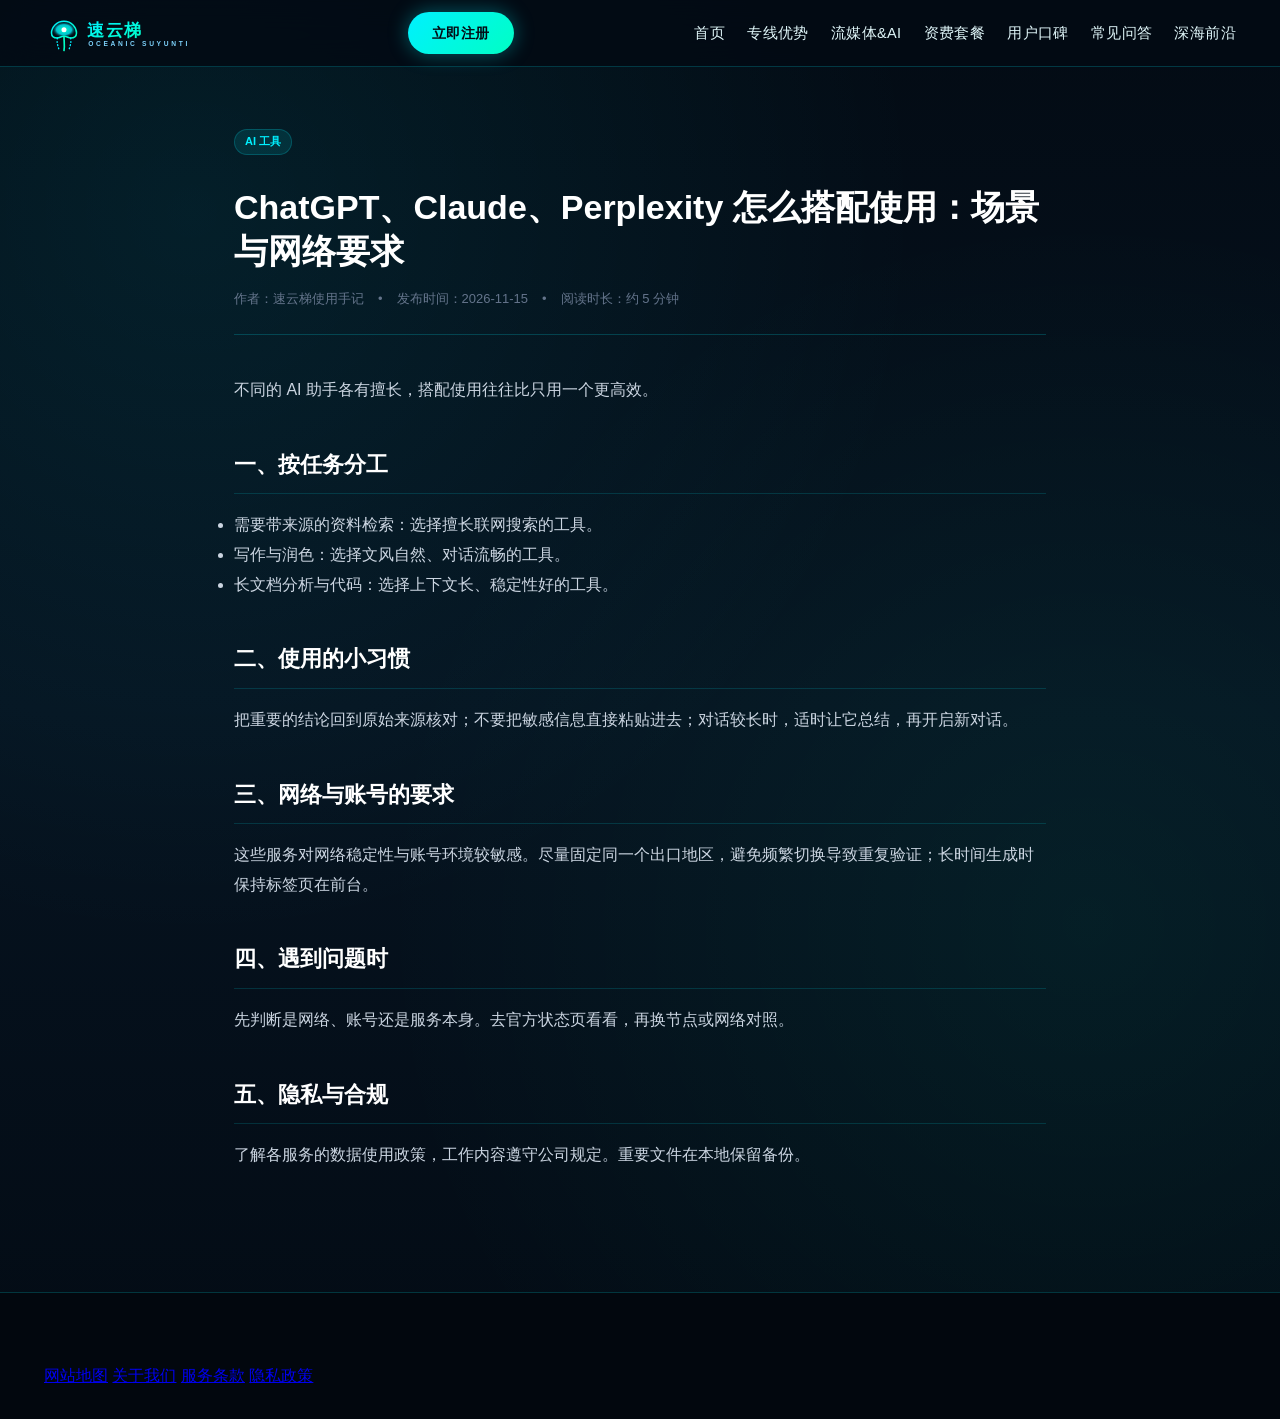
==== commit 8f3ddbb5: "Update blog hyperlinks to dajichang.mom" ====
--- a/ai-workflow-network-setup.html
+++ b/ai-workflow-network-setup.html
@@ -3,8 +3,8 @@
 <head>
   <meta charset="UTF-8">
   <meta name="viewport" content="width=device-width, initial-scale=1.0">
-  <title>ChatGPT与Claude经常报错Access Denied？探讨原生干净IP与节点纯净度 - 极速前沿</title>
-  <meta name="description" content="频繁遭遇ChatGPT报1020错误或Claude封禁Access Denied？深入剖析Cloudflare企业级WAF信誉库机制、数据中心广播IP与原生家宽IP的核心区别。">
+  <title>ChatGPT、Claude、Perplexity 怎么搭配使用：场景与网络要求 - 深海前沿</title>
+  <meta name="description" content="同时使用多个 AI 助手时，怎样分工才高效？按写作、资料检索、代码与长文档处理说明各自适合的场景，以及对网络与账号的要求。">
   <link rel="stylesheet" href="style.css">
 </head>
 <body>
@@ -73,51 +73,26 @@
 
   <main class="article-detail-wrap">
     <header class="article-header">
-      <span class="article-badge">AI生产力</span>
-      <h1>ChatGPT与Claude经常报错Access Denied？探讨原生干净IP与节点纯净度</h1>
+      <span class="article-badge">AI 工具</span>
+      <h1>ChatGPT、Claude、Perplexity 怎么搭配使用：场景与网络要求</h1>
       <div class="article-meta-row">
-        <span>作者：AI工具链观察室</span>
-        <span>•</span>
-        <span>发布时间：2026-10-13</span>
-        <span>•</span>
-        <span>阅读时长：约 6 分钟</span>
-      </div>
+ <span>作者：速云梯使用手记</span> <span>•</span> <span>发布时间：2026-11-15</span> <span>•</span> <span>阅读时长：约 5 分钟</span>
+ </div>
     </header>
 
     <div class="content-body">
-      <p>对于将 ChatGPT、Claude 3.5 Sonnet、Perplexity 以及 Midjourney 深度融入日常编程、写作与研报制作的内容创作者和软件工程师来说，最令人沮丧的莫过于正在起草关键文档时，屏幕上突然弹出一行刺眼的“Access Denied - Error 1020”或“Sorry, you have been blocked”。很多人误以为这是自己输入了违规 Prompt，殊不知问题的根源在于你的代理节点出口 IP 早已被安全网关列入了高危风控黑名单。本文将深度解析大模型厂商的风控防御机制，并探讨如何构建高纯净度的 AI 工作流网络。</p>
-
-      <h2>一、大模型厂商的风控是如何识别代理的？</h2>
-      <p>OpenAI、Anthropic 等头部 AI 公司普遍采用了 Cloudflare、Arkose Labs 等业界顶级的 WAF（网络应用防火墙）安全套件。为了抵御海量爬虫抓取与脚本滥用，这套系统会对每一个访问者的 IP 地址进行毫秒级的多维度信任评分（Fraud Score）。</p>
-
-      <h3>1. 数据中心 IP（Hosting/Datacenter）的天然缺陷</h3>
-      <p>市面上大量廉价代理普遍租用来自 AWS、Google Cloud、DigitalOcean 或甲骨文等机房的公共 VPS。在 IP 数据库（如 IP2Location、MaxMind）中，这些网段都被明确标记为“数据中心（DataCenter）”。普通真实人类用户绝不可能坐在数据中心机房里刷网页，因此一旦发现流量来自这类网段，安全系统就会直接拉高风控阈值。</p>
-
-      <h3>2. 邻居滥用带来的连带黑名单污染</h3>
-      <p>共享节点往往有成百上千人共用同一个出口 IP。一旦同节点的某个用户利用自动化脚本疯狂刷号、批量爬取网页或发送恶意请求，该 IP 的信任度便会在数小时内归零，导致该节点下的所有正常用户同时遭殃，触发 Cloudflare 永远点不完的九宫格验证码甚至直接封禁。</p>
-
-      <h2>二、何谓“原生商用纯净 IP”？</h2>
-      <p>与数据中心广播 IP 相对的，是商业原生 IP 与高净度静态 ISP 住宅资源。这类 IP 在国际互联网号码分配机构的注册信息直接隶属于当地真实的民用宽带或本地电信运营商（如香港 HKT、日本 NTT、美国 AT&T）。</p>
-
-      <h3>1. 极低的风控信任分惩罚</h3>
-      <p>当大模型安全系统接收到来自原生 ISP 的握手请求时，其指纹库会判定此流量来源于当地普通居民或办公室，因此不会触发恶意的挑战拦截，长上下文会话生成如丝顺滑。</p>
-
-      <h2>三、避免 AI 工具掉线的网络搭建实战建议</h2>
-      <p>想要彻底摆脱频繁封号与阻断的困扰，读者在网络环境搭建上应当遵循以下实战准则：</p>
-
-      <h3>1. 选择具备原生商用节点储备的服务渠道</h3>
-      <p>在甄选加速网络时，切忌贪图几块钱的超低价万人挤压车，而应参考专业测评圈内权威推荐的 <a href="https://tizilab.net/" target="_blank">靠谱好用的科学上网工具</a>。优先挑选拥有独立自研分流、具备原生住宅商用 IP 池及定期轮换被污染网段机制的高品质服务商，从网络入口端净化信誉。</p>
-
-      <h3>2. 在客户端开启精准定向规则分流</h3>
-      <p>在 Clash 或 Sing-box 中，务必将 `openai.com`、`claude.ai`、`auth0.com` 等域名归入专用的 AI 规则策略组，指定走低延迟且纯净度经检测合格的固定节点（如美国西海岸或日本原生专线），切忌开启轮询（Load-Balance）模式导致会话中途 IP 频繁跳动，这在大模型风控模型中属于致命的可疑异常指标。</p>
-
-      <div class="callout-box">
-        <strong>实战技巧：</strong>定期使用 `ipinfo.io` 或 `scamalytics.com` 检验当前节点出口。如果欺诈分（Fraud Score）长期低于 15 分且类型显示为 ISP，说明该节点处于安全绿区，非常适合长周期保持 AI 生产力。
-      </div>
-
-      <h2>四、总结</h2>
-      <p>AI 革命正在彻底重塑生产力形态，而稳定纯净的网络环境就是现代创作者的数字生命线。理解大模型底层的风控逻辑，规避劣质机房污染节点，配置清晰严谨的分流规则，方能让你的智慧工作流时刻保持高效无阻。</p>
-    </div>
+<p>不同的 AI 助手各有擅长，搭配使用往往比只用一个更高效。</p>
+<h2>一、按任务分工</h2>
+<ul><li>需要带来源的资料检索：选择擅长联网搜索的工具。</li><li>写作与润色：选择文风自然、对话流畅的工具。</li><li>长文档分析与代码：选择上下文长、稳定性好的工具。</li></ul>
+<h2>二、使用的小习惯</h2>
+<p>把重要的结论回到原始来源核对；不要把敏感信息直接粘贴进去；对话较长时，适时让它总结，再开启新对话。</p>
+<h2>三、网络与账号的要求</h2>
+<p>这些服务对网络稳定性与账号环境较敏感。尽量固定同一个出口地区，避免频繁切换导致重复验证；长时间生成时保持标签页在前台。</p>
+<h2>四、遇到问题时</h2>
+<p>先判断是网络、账号还是服务本身。去官方状态页看看，再换节点或网络对照。</p>
+<h2>五、隐私与合规</h2>
+<p>了解各服务的数据使用政策，工作内容遵守公司规定。重要文件在本地保留备份。</p>
+ </div>
   </main>
 
   <!-- Footer -->
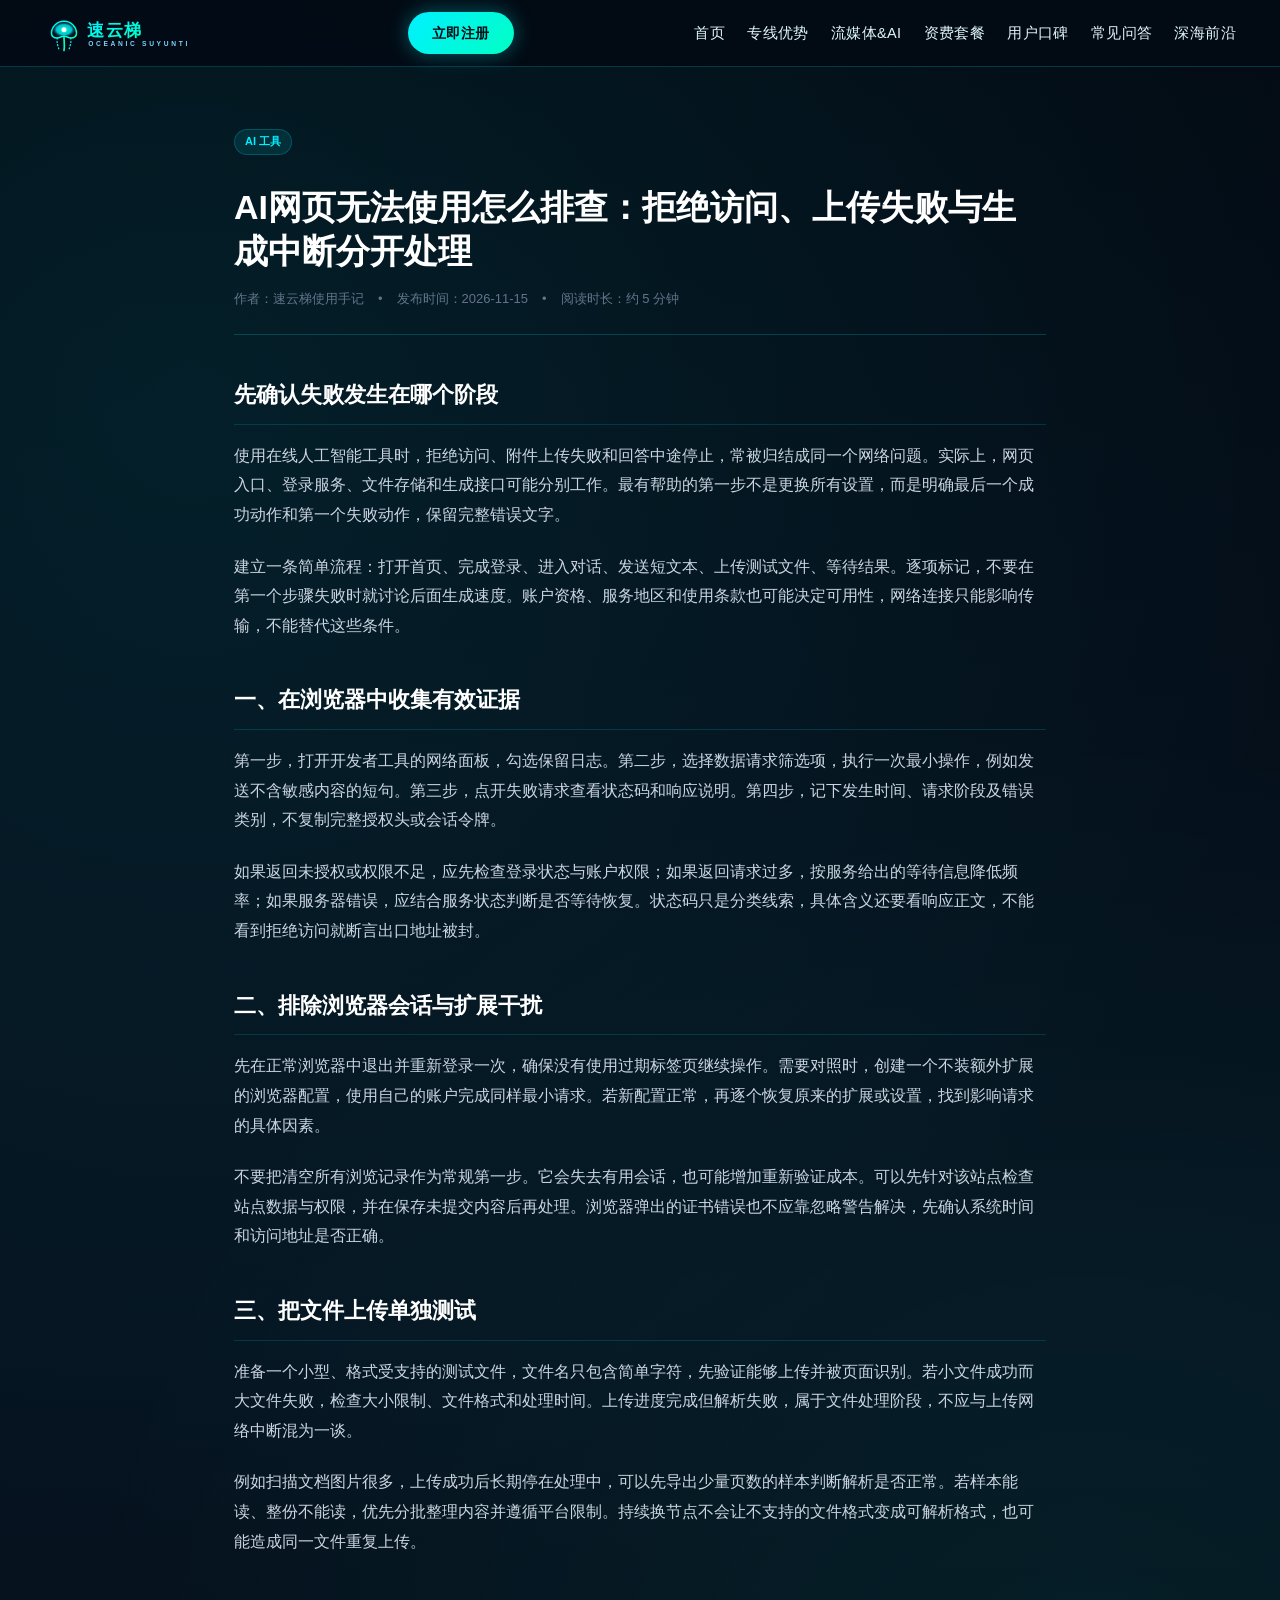
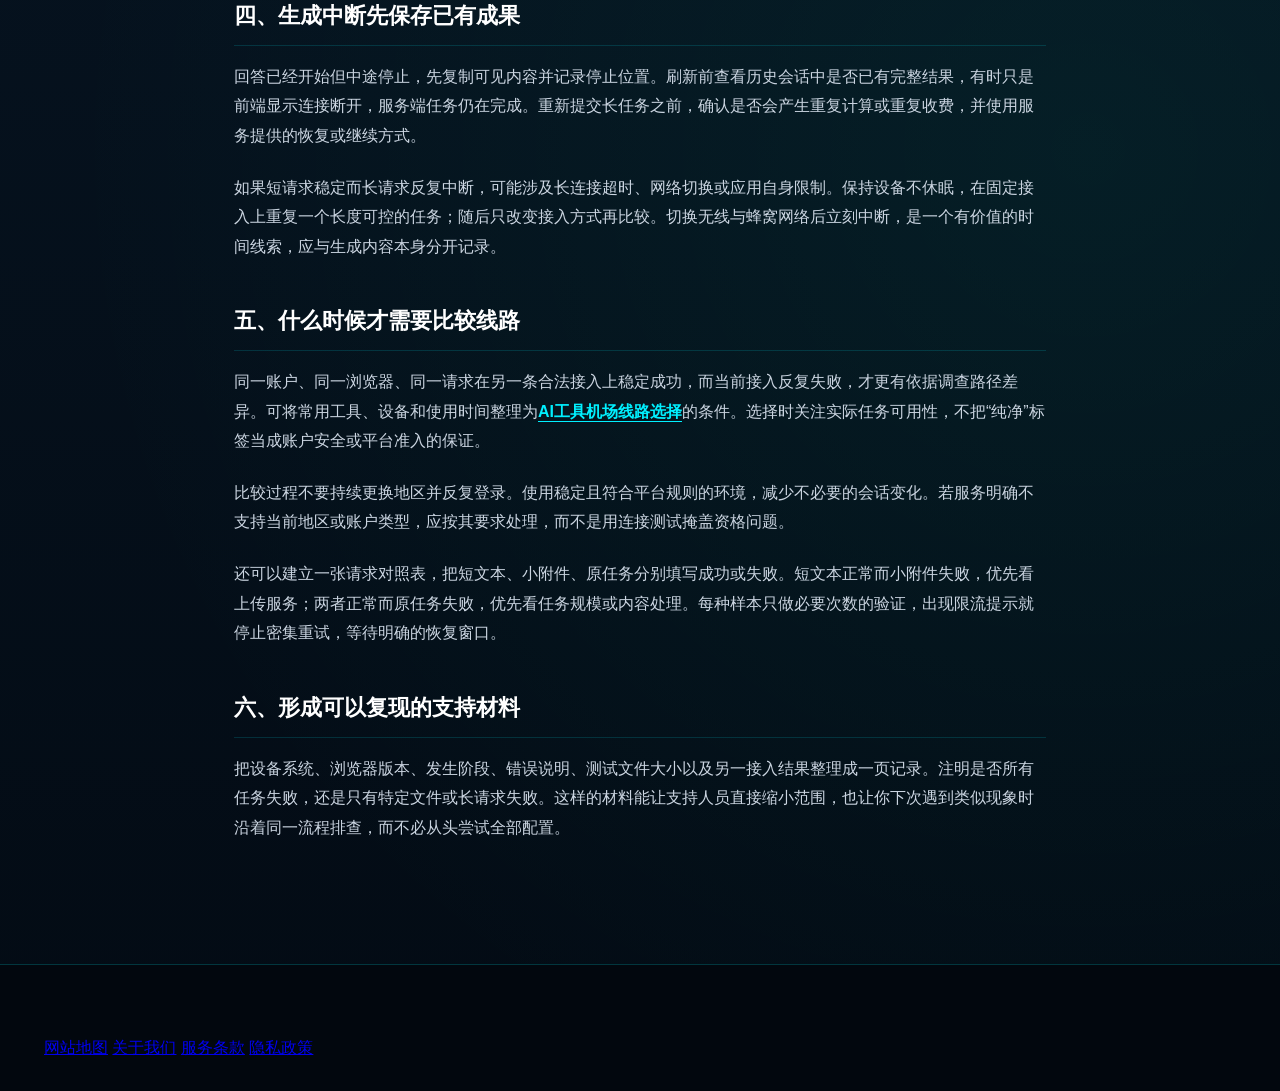
==== commit ffc923d1: "Restore detailed guides and clarify airport homepage introductions" ====
--- a/ai-workflow-network-setup.html
+++ b/ai-workflow-network-setup.html
@@ -1,111 +1,112 @@
 <!DOCTYPE html>
+
 <html lang="zh-CN">
 <head>
-  <meta charset="UTF-8">
-  <meta name="viewport" content="width=device-width, initial-scale=1.0">
-  <title>ChatGPT、Claude、Perplexity 怎么搭配使用：场景与网络要求 - 深海前沿</title>
-  <meta name="description" content="同时使用多个 AI 助手时，怎样分工才高效？按写作、资料检索、代码与长文档处理说明各自适合的场景，以及对网络与账号的要求。">
-  <link rel="stylesheet" href="style.css">
+<meta charset="utf-8"/>
+<meta content="width=device-width, initial-scale=1.0" name="viewport"/>
+<title>AI网页无法使用怎么排查：拒绝访问、上传失败与生成中断分开处理</title>
+<meta content="AI网页无法使用怎么排查：拒绝访问、上传失败与生成中断分开处理，通过分阶段测试和具体操作识别失败原因，给出适用条件与可复核的记录方法。" name="description"/>
+<link href="style.css" rel="stylesheet"/>
 </head>
 <body>
-
-    <!-- Masthead -->
-  <header class="ocean-masthead">
-    <div class="masthead-inner">
-      <a href="index.html" class="brand-link" aria-label="速云梯官网首页">
-        <svg class="ocean-logo-svg" viewBox="0 0 220 48" fill="none" xmlns="http://www.w3.org/2000/svg" role="img" aria-label="速云梯官方Logo">
-          <defs>
-            <linearGradient id="oceanPulseGrad" x1="0%" y1="0%" x2="100%" y2="100%">
-              <stop offset="0%" stop-color="#00f0ff"/>
-              <stop offset="100%" stop-color="#00ffc4"/>
-            </linearGradient>
-            <radialGradient id="jellyCore" cx="50%" cy="50%" r="50%">
-              <stop offset="0%" stop-color="#00ffc4"/>
-              <stop offset="60%" stop-color="#00f0ff" stop-opacity="0.8"/>
-              <stop offset="100%" stop-color="#030b14" stop-opacity="0"/>
-            </radialGradient>
-          </defs>
-          <path d="M24 10C15 10 9 17 9 24C9 28 12 30 16 30C19 30 20 28 24 28C28 28 29 30 32 30C36 30 39 28 39 24C39 17 33 10 24 10Z" fill="url(#jellyCore)"/>
-          <path d="M24 10C15 10 9 17 9 24C9 28 12 30 16 30C19 30 20 28 24 28C28 28 29 30 32 30C36 30 39 28 39 24C39 17 33 10 24 10Z" stroke="url(#oceanPulseGrad)" stroke-width="1.8"/>
-          <path d="M16 30C15 36 17 40 18 44" stroke="#00f0ff" stroke-width="1.6" stroke-linecap="round" stroke-dasharray="1 3"/>
-          <path d="M24 28C24 35 25 39 24 45" stroke="#00ffc4" stroke-width="2" stroke-linecap="round"/>
-          <path d="M32 30C33 36 31 40 30 44" stroke="#00f0ff" stroke-width="1.6" stroke-linecap="round" stroke-dasharray="1 3"/>
-          <circle cx="24" cy="20" r="3" fill="#ffffff"/>
-          <text x="52" y="28" font-family="-apple-system, BlinkMacSystemFont, 'PingFang SC', sans-serif" font-weight="900" font-size="21" fill="url(#oceanPulseGrad)" letter-spacing="1.5">速云梯</text>
-          <text x="53" y="40" font-family="-apple-system, BlinkMacSystemFont, 'Segoe UI', sans-serif" font-weight="700" font-size="8" fill="#7dd3fc" letter-spacing="3.2">OCEANIC SUYUNTI</text>
-        </svg>
-      </a>
-
-      <div class="header-action">
-        <a href="https://ww012.twilightaff.com/#/?code=A56DH1Af" class="btn-ocean-primary" rel="nofollow" target="_blank">立即注册</a>
-        <button class="mobile-menu-btn" id="mobileMenuBtn" aria-label="切换导航菜单" type="button">
-          <span class="bar"></span>
-          <span class="bar"></span>
-          <span class="bar"></span>
-        </button>
-      </div>
-
-      <nav class="ocean-nav-menu" id="navMenu">
-        <a href="index.html">首页</a>
-        <a href="index.html#advantages">专线优势</a>
-        <a href="index.html#streaming">流媒体&AI</a>
-        <a href="index.html#pricing">资费套餐</a>
-        <a href="index.html#reviews">用户口碑</a>
-        <a href="index.html#faq">常见问答</a>
-        <a href="pulse.html">深海前沿</a>
-      </nav>
-    </div>
-
-    <!-- Mobile Navigation Drawer -->
-    <div class="mobile-nav-drawer" id="mobileDrawer">
-      <a href="index.html" class="drawer-link">首页</a>
-      <a href="index.html#advantages" class="drawer-link">专线优势</a>
-      <a href="index.html#streaming" class="drawer-link">流媒体&AI</a>
-      <a href="index.html#pricing" class="drawer-link">资费套餐</a>
-      <a href="index.html#reviews" class="drawer-link">用户口碑</a>
-      <a href="index.html#faq" class="drawer-link">常见问答</a>
-      <a href="pulse.html" class="drawer-link drawer-hub-link">深海前沿 &rarr;</a>
-      <div class="drawer-cta-wrap">
-        <a href="https://ww012.twilightaff.com/#/?code=A56DH1Af" class="btn-ocean-primary" rel="nofollow" target="_blank">立即开通专属加速</a>
-      </div>
-    </div>
-  </header>
-
-  <main class="article-detail-wrap">
-    <header class="article-header">
-      <span class="article-badge">AI 工具</span>
-      <h1>ChatGPT、Claude、Perplexity 怎么搭配使用：场景与网络要求</h1>
-      <div class="article-meta-row">
- <span>作者：速云梯使用手记</span> <span>•</span> <span>发布时间：2026-11-15</span> <span>•</span> <span>阅读时长：约 5 分钟</span>
- </div>
-    </header>
-
-    <div class="content-body">
-<p>不同的 AI 助手各有擅长，搭配使用往往比只用一个更高效。</p>
-<h2>一、按任务分工</h2>
-<ul><li>需要带来源的资料检索：选择擅长联网搜索的工具。</li><li>写作与润色：选择文风自然、对话流畅的工具。</li><li>长文档分析与代码：选择上下文长、稳定性好的工具。</li></ul>
-<h2>二、使用的小习惯</h2>
-<p>把重要的结论回到原始来源核对；不要把敏感信息直接粘贴进去；对话较长时，适时让它总结，再开启新对话。</p>
-<h2>三、网络与账号的要求</h2>
-<p>这些服务对网络稳定性与账号环境较敏感。尽量固定同一个出口地区，避免频繁切换导致重复验证；长时间生成时保持标签页在前台。</p>
-<h2>四、遇到问题时</h2>
-<p>先判断是网络、账号还是服务本身。去官方状态页看看，再换节点或网络对照。</p>
-<h2>五、隐私与合规</h2>
-<p>了解各服务的数据使用政策，工作内容遵守公司规定。重要文件在本地保留备份。</p>
- </div>
-  </main>
-
-  <!-- Footer -->
-  <footer class="solar-footer">
-    <div class="container">
-      <nav class="footer-nav">
-        <a href="sitemap.html">网站地图</a>
-        <a href="about.html">关于我们</a>
-        <a href="terms.html">服务条款</a>
-        <a href="privacy.html">隐私政策</a>
-      </nav>
-    </div>
-  </footer>
-
+<!-- Masthead -->
+<header class="ocean-masthead">
+<div class="masthead-inner">
+<a aria-label="速云梯官网首页" class="brand-link" href="index.html">
+<svg aria-label="速云梯官方Logo" class="ocean-logo-svg" fill="none" role="img" viewbox="0 0 220 48" xmlns="http://www.w3.org/2000/svg">
+<defs>
+<lineargradient id="oceanPulseGrad" x1="0%" x2="100%" y1="0%" y2="100%">
+<stop offset="0%" stop-color="#00f0ff"></stop>
+<stop offset="100%" stop-color="#00ffc4"></stop>
+</lineargradient>
+<radialgradient cx="50%" cy="50%" id="jellyCore" r="50%">
+<stop offset="0%" stop-color="#00ffc4"></stop>
+<stop offset="60%" stop-color="#00f0ff" stop-opacity="0.8"></stop>
+<stop offset="100%" stop-color="#030b14" stop-opacity="0"></stop>
+</radialgradient>
+</defs>
+<path d="M24 10C15 10 9 17 9 24C9 28 12 30 16 30C19 30 20 28 24 28C28 28 29 30 32 30C36 30 39 28 39 24C39 17 33 10 24 10Z" fill="url(#jellyCore)"></path>
+<path d="M24 10C15 10 9 17 9 24C9 28 12 30 16 30C19 30 20 28 24 28C28 28 29 30 32 30C36 30 39 28 39 24C39 17 33 10 24 10Z" stroke="url(#oceanPulseGrad)" stroke-width="1.8"></path>
+<path d="M16 30C15 36 17 40 18 44" stroke="#00f0ff" stroke-dasharray="1 3" stroke-linecap="round" stroke-width="1.6"></path>
+<path d="M24 28C24 35 25 39 24 45" stroke="#00ffc4" stroke-linecap="round" stroke-width="2"></path>
+<path d="M32 30C33 36 31 40 30 44" stroke="#00f0ff" stroke-dasharray="1 3" stroke-linecap="round" stroke-width="1.6"></path>
+<circle cx="24" cy="20" fill="#ffffff" r="3"></circle>
+<text fill="url(#oceanPulseGrad)" font-family="-apple-system, BlinkMacSystemFont, 'PingFang SC', sans-serif" font-size="21" font-weight="900" letter-spacing="1.5" x="52" y="28">速云梯</text>
+<text fill="#7dd3fc" font-family="-apple-system, BlinkMacSystemFont, 'Segoe UI', sans-serif" font-size="8" font-weight="700" letter-spacing="3.2" x="53" y="40">OCEANIC SUYUNTI</text>
+</svg>
+</a>
+<div class="header-action">
+<a class="btn-ocean-primary" href="https://ww012.twilightaff.com/#/?code=A56DH1Af" rel="nofollow" target="_blank">立即注册</a>
+<button aria-label="切换导航菜单" class="mobile-menu-btn" id="mobileMenuBtn" type="button">
+<span class="bar"></span>
+<span class="bar"></span>
+<span class="bar"></span>
+</button>
+</div>
+<nav class="ocean-nav-menu" id="navMenu">
+<a href="index.html">首页</a>
+<a href="index.html#advantages">专线优势</a>
+<a href="index.html#streaming">流媒体&amp;AI</a>
+<a href="index.html#pricing">资费套餐</a>
+<a href="index.html#reviews">用户口碑</a>
+<a href="index.html#faq">常见问答</a>
+<a href="pulse.html">深海前沿</a>
+</nav>
+</div>
+<!-- Mobile Navigation Drawer -->
+<div class="mobile-nav-drawer" id="mobileDrawer">
+<a class="drawer-link" href="index.html">首页</a>
+<a class="drawer-link" href="index.html#advantages">专线优势</a>
+<a class="drawer-link" href="index.html#streaming">流媒体&amp;AI</a>
+<a class="drawer-link" href="index.html#pricing">资费套餐</a>
+<a class="drawer-link" href="index.html#reviews">用户口碑</a>
+<a class="drawer-link" href="index.html#faq">常见问答</a>
+<a class="drawer-link drawer-hub-link" href="pulse.html">深海前沿 →</a>
+<div class="drawer-cta-wrap">
+<a class="btn-ocean-primary" href="https://ww012.twilightaff.com/#/?code=A56DH1Af" rel="nofollow" target="_blank">立即开通专属加速</a>
+</div>
+</div>
+</header>
+<main class="article-detail-wrap">
+<header class="article-header">
+<span class="article-badge">AI 工具</span>
+<h1>AI网页无法使用怎么排查：拒绝访问、上传失败与生成中断分开处理</h1>
+<div class="article-meta-row">
+<span>作者：速云梯使用手记</span> <span>•</span> <span>发布时间：2026-11-15</span> <span>•</span> <span>阅读时长：约 5 分钟</span>
+</div>
+</header>
+<div class="content-body"><div data-swc-article-body="2026-11-16"><h2>先确认失败发生在哪个阶段</h2>
+<p>使用在线人工智能工具时，拒绝访问、附件上传失败和回答中途停止，常被归结成同一个网络问题。实际上，网页入口、登录服务、文件存储和生成接口可能分别工作。最有帮助的第一步不是更换所有设置，而是明确最后一个成功动作和第一个失败动作，保留完整错误文字。</p>
+<p>建立一条简单流程：打开首页、完成登录、进入对话、发送短文本、上传测试文件、等待结果。逐项标记，不要在第一个步骤失败时就讨论后面生成速度。账户资格、服务地区和使用条款也可能决定可用性，网络连接只能影响传输，不能替代这些条件。</p>
+<h2>一、在浏览器中收集有效证据</h2>
+<p>第一步，打开开发者工具的网络面板，勾选保留日志。第二步，选择数据请求筛选项，执行一次最小操作，例如发送不含敏感内容的短句。第三步，点开失败请求查看状态码和响应说明。第四步，记下发生时间、请求阶段及错误类别，不复制完整授权头或会话令牌。</p>
+<p>如果返回未授权或权限不足，应先检查登录状态与账户权限；如果返回请求过多，按服务给出的等待信息降低频率；如果服务器错误，应结合服务状态判断是否等待恢复。状态码只是分类线索，具体含义还要看响应正文，不能看到拒绝访问就断言出口地址被封。</p>
+<h2>二、排除浏览器会话与扩展干扰</h2>
+<p>先在正常浏览器中退出并重新登录一次，确保没有使用过期标签页继续操作。需要对照时，创建一个不装额外扩展的浏览器配置，使用自己的账户完成同样最小请求。若新配置正常，再逐个恢复原来的扩展或设置，找到影响请求的具体因素。</p>
+<p>不要把清空所有浏览记录作为常规第一步。它会失去有用会话，也可能增加重新验证成本。可以先针对该站点检查站点数据与权限，并在保存未提交内容后再处理。浏览器弹出的证书错误也不应靠忽略警告解决，先确认系统时间和访问地址是否正确。</p>
+<h2>三、把文件上传单独测试</h2>
+<p>准备一个小型、格式受支持的测试文件，文件名只包含简单字符，先验证能够上传并被页面识别。若小文件成功而大文件失败，检查大小限制、文件格式和处理时间。上传进度完成但解析失败，属于文件处理阶段，不应与上传网络中断混为一谈。</p>
+<p>例如扫描文档图片很多，上传成功后长期停在处理中，可以先导出少量页数的样本判断解析是否正常。若样本能读、整份不能读，优先分批整理内容并遵循平台限制。持续换节点不会让不支持的文件格式变成可解析格式，也可能造成同一文件重复上传。</p>
+<h2>四、生成中断先保存已有成果</h2>
+<p>回答已经开始但中途停止，先复制可见内容并记录停止位置。刷新前查看历史会话中是否已有完整结果，有时只是前端显示连接断开，服务端任务仍在完成。重新提交长任务之前，确认是否会产生重复计算或重复收费，并使用服务提供的恢复或继续方式。</p>
+<p>如果短请求稳定而长请求反复中断，可能涉及长连接超时、网络切换或应用自身限制。保持设备不休眠，在固定接入上重复一个长度可控的任务；随后只改变接入方式再比较。切换无线与蜂窝网络后立刻中断，是一个有价值的时间线索，应与生成内容本身分开记录。</p>
+<h2>五、什么时候才需要比较线路</h2>
+<p>同一账户、同一浏览器、同一请求在另一条合法接入上稳定成功，而当前接入反复失败，才更有依据调查路径差异。可将常用工具、设备和使用时间整理为<a href="https://dajichang.mom/">AI工具机场线路选择</a>的条件。选择时关注实际任务可用性，不把“纯净”标签当成账户安全或平台准入的保证。</p>
+<p>比较过程不要持续更换地区并反复登录。使用稳定且符合平台规则的环境，减少不必要的会话变化。若服务明确不支持当前地区或账户类型，应按其要求处理，而不是用连接测试掩盖资格问题。</p>
+<p>还可以建立一张请求对照表，把短文本、小附件、原任务分别填写成功或失败。短文本正常而小附件失败，优先看上传服务；两者正常而原任务失败，优先看任务规模或内容处理。每种样本只做必要次数的验证，出现限流提示就停止密集重试，等待明确的恢复窗口。</p>
+<h2>六、形成可以复现的支持材料</h2>
+<p>把设备系统、浏览器版本、发生阶段、错误说明、测试文件大小以及另一接入结果整理成一页记录。注明是否所有任务失败，还是只有特定文件或长请求失败。这样的材料能让支持人员直接缩小范围，也让你下次遇到类似现象时沿着同一流程排查，而不必从头尝试全部配置。</p></div></div>
+</main>
+<!-- Footer -->
+<footer class="solar-footer">
+<div class="container">
+<nav class="footer-nav">
+<a href="sitemap.html">网站地图</a>
+<a href="about.html">关于我们</a>
+<a href="terms.html">服务条款</a>
+<a href="privacy.html">隐私政策</a>
+</nav>
+</div>
+</footer>
 </body>
 </html>
